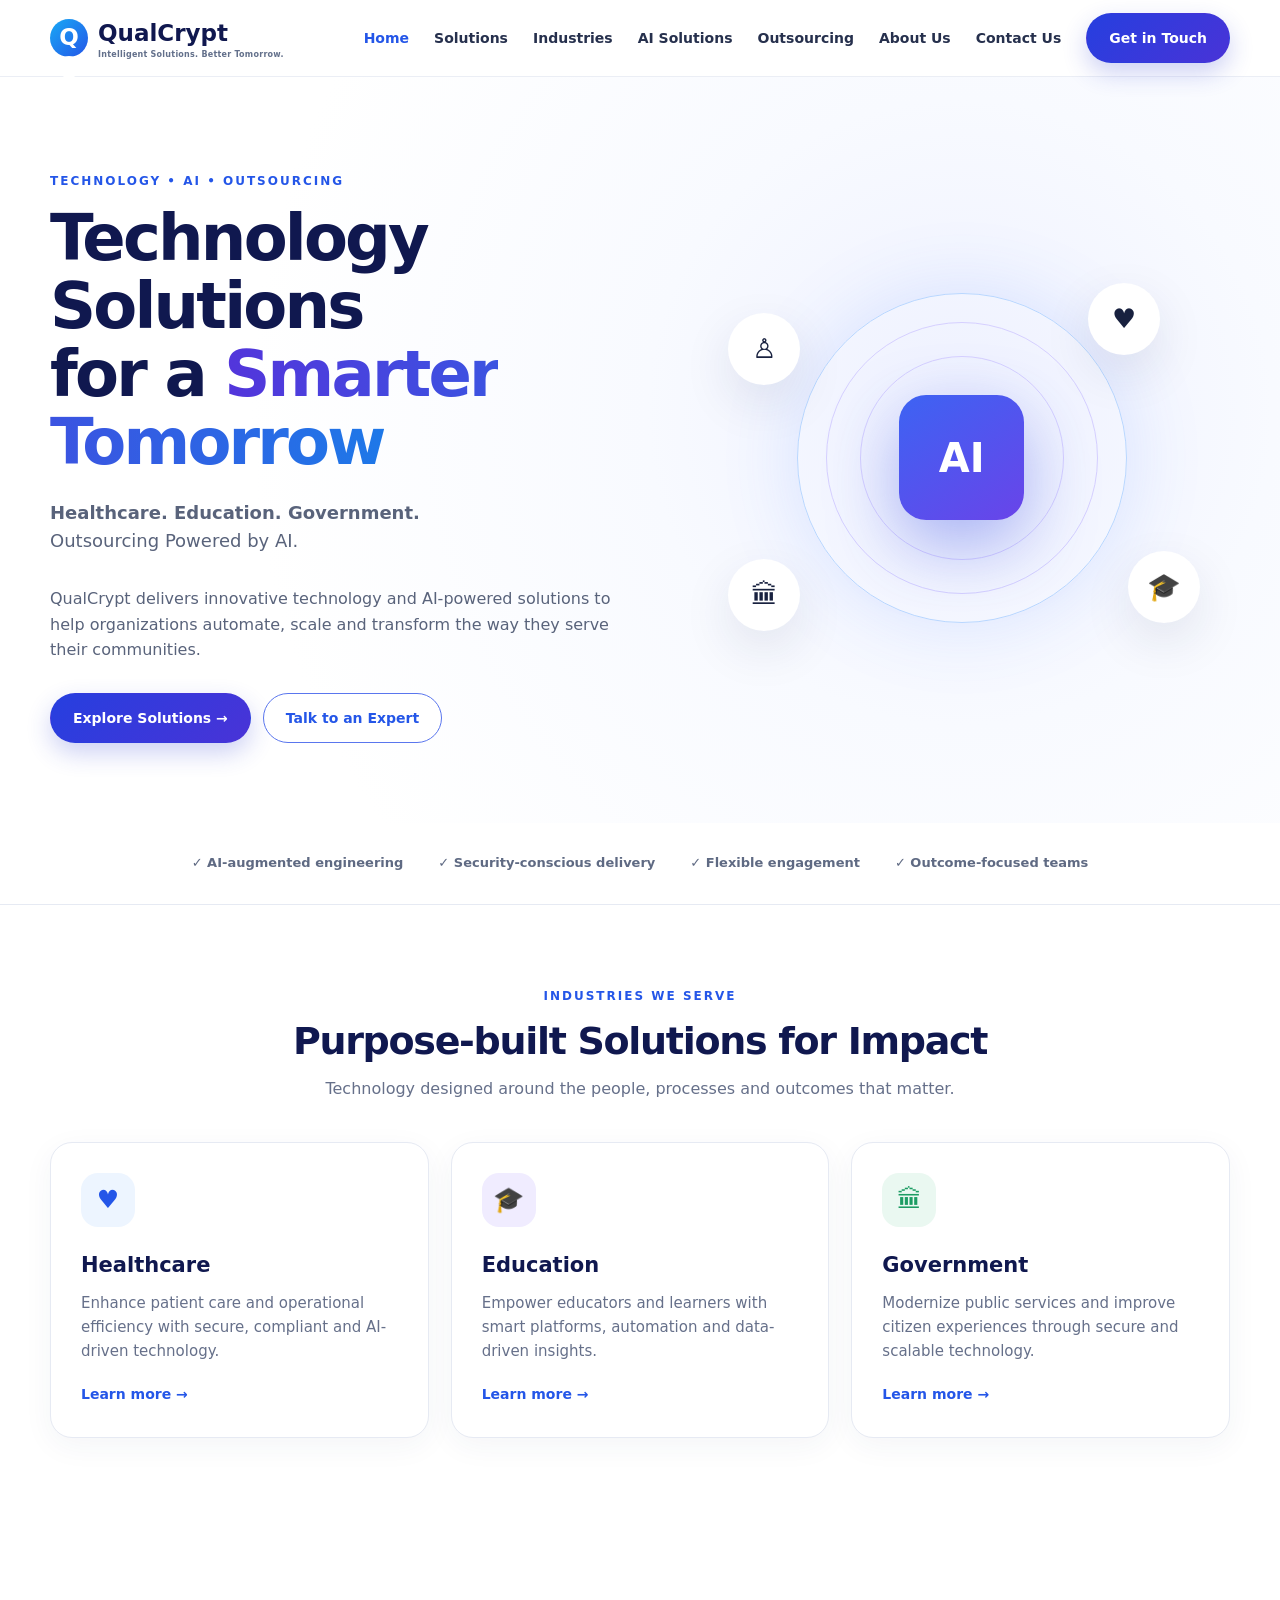
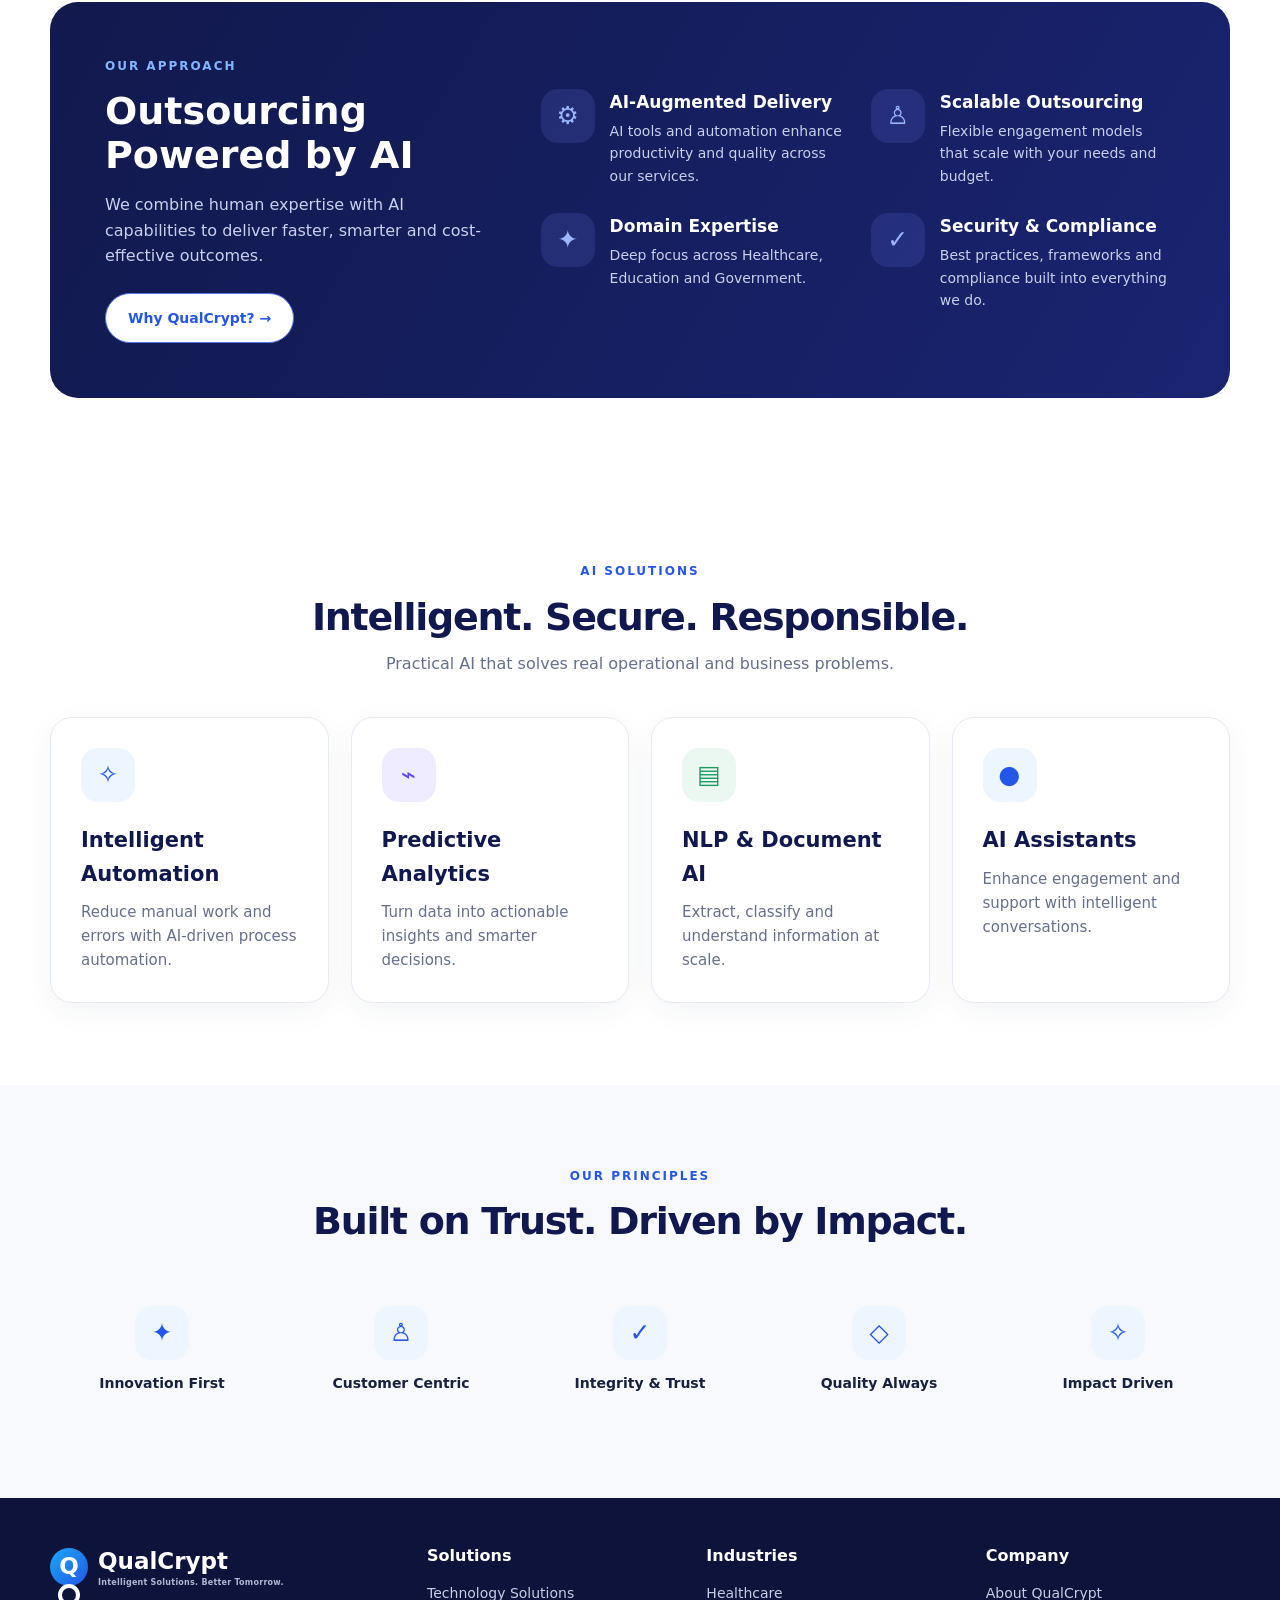
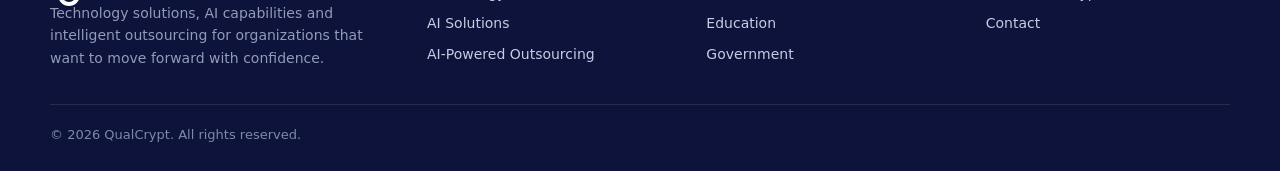
==== index.html @ 60a26aa1 "Initial commit: Add Qualcrypt website files Generated with [Devin](https://devin.ai)  Co-Authored-By" ====
<!doctype html>
<html lang="en"><head><meta charset="utf-8"><meta name="viewport" content="width=device-width,initial-scale=1">
<title>Technology Solutions for a Smarter Tomorrow | QualCrypt</title><meta name="description" content="QualCrypt delivers technology, AI and intelligent outsourcing solutions for Healthcare, Education and Government.">
<link rel="icon" href="assets/favicon.svg" type="image/svg+xml">
<meta property="og:title" content="Index | QualCrypt">
<meta property="og:description" content="AI-powered technology solutions and intelligent outsourcing for Healthcare, Education and Government.">
<meta property="og:type" content="website">
<link rel="stylesheet" href="assets/styles.css"></head><body>
<header>
 <div class="container nav">
  <a class="logo" href="index.html"><span class="logo-mark">Q</span><span>QualCrypt<small>Intelligent Solutions. Better Tomorrow.</small></span></a>
  <button class="menu" aria-label="Menu">☰</button>
  <nav class="nav-links">
   <a class="active" href="index.html">Home</a>
   <a class="" href="solutions.html">Solutions</a>
   <a class="" href="industries.html">Industries</a>
   <a class="" href="ai-solutions.html">AI Solutions</a>
   <a class="" href="outsourcing.html">Outsourcing</a>
   <a class="" href="about.html">About Us</a>
   <a class="" href="contact.html">Contact Us</a>
   <a class="btn btn-primary" href="contact.html">Get in Touch</a>
  </nav>
 </div>
</header>

<main>
<section class="hero"><div class="container hero-grid">
 <div><div class="eyebrow">Technology • AI • Outsourcing</div>
 <h1>Technology Solutions<br>for a <span class="gradient-text">Smarter Tomorrow</span></h1>
 <p><strong>Healthcare. Education. Government.</strong><br>Outsourcing Powered by AI.</p>
 <p style="font-size:16px">QualCrypt delivers innovative technology and AI-powered solutions to help organizations automate, scale and transform the way they serve their communities.</p>
 <div class="actions"><a class="btn btn-primary" href="solutions.html">Explore Solutions →</a><a class="btn btn-outline" href="contact.html">Talk to an Expert</a></div></div>
 <div class="ai-visual"><div class="ai-orbit"></div><div class="ai-core">AI</div><div class="orb one">♥</div><div class="orb two">🎓</div><div class="orb three">🏛</div><div class="orb four">♙</div></div>
</div></section>
<section style="padding:30px 0;border-bottom:1px solid var(--border);background:#fff">
 <div class="container" style="display:flex;justify-content:center;gap:35px;flex-wrap:wrap;color:#5f6a83;font-size:13px;font-weight:700">
  <span>✓ AI-augmented engineering</span><span>✓ Security-conscious delivery</span><span>✓ Flexible engagement</span><span>✓ Outcome-focused teams</span>
 </div>
</section>
<section><div class="container"><div class="section-head"><div class="eyebrow">Industries We Serve</div><h2>Purpose-built Solutions for Impact</h2><p>Technology designed around the people, processes and outcomes that matter.</p></div>
<div class="cards">
 <article class="card"><div class="icon">♥</div><h3>Healthcare</h3><p>Enhance patient care and operational efficiency with secure, compliant and AI-driven technology.</p><a class="link" href="industries.html#healthcare">Learn more →</a></article>
 <article class="card"><div class="icon" style="background:#f0ecff;color:#6547e8">🎓</div><h3>Education</h3><p>Empower educators and learners with smart platforms, automation and data-driven insights.</p><a class="link" href="industries.html#education">Learn more →</a></article>
 <article class="card"><div class="icon" style="background:#eaf8f1;color:#1c9c63">🏛</div><h3>Government</h3><p>Modernize public services and improve citizen experiences through secure and scalable technology.</p><a class="link" href="industries.html#government">Learn more →</a></article>
</div></div></section>
<section><div class="container"><div class="dark-band"><div class="dark-grid">
 <div><div class="eyebrow" style="color:#83b6ff">Our Approach</div><h2>Outsourcing Powered by AI</h2><p>We combine human expertise with AI capabilities to deliver faster, smarter and cost-effective outcomes.</p><a class="btn btn-outline" style="margin-top:24px" href="outsourcing.html">Why QualCrypt? →</a></div>
 <div class="feature-grid">
  <div class="feature"><div class="icon">⚙</div><div><h3>AI-Augmented Delivery</h3><p>AI tools and automation enhance productivity and quality across our services.</p></div></div>
  <div class="feature"><div class="icon">♙</div><div><h3>Scalable Outsourcing</h3><p>Flexible engagement models that scale with your needs and budget.</p></div></div>
  <div class="feature"><div class="icon">✦</div><div><h3>Domain Expertise</h3><p>Deep focus across Healthcare, Education and Government.</p></div></div>
  <div class="feature"><div class="icon">✓</div><div><h3>Security & Compliance</h3><p>Best practices, frameworks and compliance built into everything we do.</p></div></div>
 </div></div></div></section>
<section><div class="container"><div class="section-head"><div class="eyebrow">AI Solutions</div><h2>Intelligent. Secure. Responsible.</h2><p>Practical AI that solves real operational and business problems.</p></div>
<div class="cards" style="grid-template-columns:repeat(4,1fr)">
 <article class="card"><div class="icon">✧</div><h3>Intelligent Automation</h3><p>Reduce manual work and errors with AI-driven process automation.</p></article>
 <article class="card"><div class="icon" style="background:#f0ecff;color:#6547e8">⌁</div><h3>Predictive Analytics</h3><p>Turn data into actionable insights and smarter decisions.</p></article>
 <article class="card"><div class="icon" style="background:#eaf8f1;color:#1c9c63">▤</div><h3>NLP & Document AI</h3><p>Extract, classify and understand information at scale.</p></article>
 <article class="card"><div class="icon">●</div><h3>AI Assistants</h3><p>Enhance engagement and support with intelligent conversations.</p></article>
</div></div></section>
<section class="values"><div class="container"><div class="section-head"><div class="eyebrow">Our Principles</div><h2>Built on Trust. Driven by Impact.</h2></div><div class="value-row">
<div class="value"><div class="icon">✦</div><h4>Innovation First</h4></div><div class="value"><div class="icon">♙</div><h4>Customer Centric</h4></div><div class="value"><div class="icon">✓</div><h4>Integrity & Trust</h4></div><div class="value"><div class="icon">◇</div><h4>Quality Always</h4></div><div class="value"><div class="icon">✧</div><h4>Impact Driven</h4></div>
</div></div></section>
</main>

<footer>
 <div class="container">
  <div class="footer-grid">
   <div class="footer-brand"><a class="logo" href="index.html" style="color:#fff"><span class="logo-mark">Q</span><span>QualCrypt<small style="color:#aeb7d2">Intelligent Solutions. Better Tomorrow.</small></span></a><p>Technology solutions, AI capabilities and intelligent outsourcing for organizations that want to move forward with confidence.</p></div>
   <div><div class="footer-title">Solutions</div><div class="footer-links"><a href="solutions.html">Technology Solutions</a><a href="ai-solutions.html">AI Solutions</a><a href="outsourcing.html">AI-Powered Outsourcing</a></div></div>
   <div><div class="footer-title">Industries</div><div class="footer-links"><a href="industries.html#healthcare">Healthcare</a><a href="industries.html#education">Education</a><a href="industries.html#government">Government</a></div></div>
   <div><div class="footer-title">Company</div><div class="footer-links"><a href="about.html">About QualCrypt</a><a href="contact.html">Contact</a></div></div>
  </div>
  <div class="copyright">© <span id="year"></span> QualCrypt. All rights reserved.</div>
 </div>
</footer>
<script src="assets/script.js"></script></body></html>
---- assets/styles.css ----
:root{
  --navy:#10184f; --blue:#2456e8; --cyan:#18a9f5; --purple:#6547e8;
  --text:#18213f; --muted:#66708a; --bg:#f7f9fd; --white:#fff;
  --border:#e6eaf3; --shadow:0 18px 50px rgba(26,42,90,.10);
  --radius:22px; --max:1180px;
}
*{box-sizing:border-box;margin:0;padding:0}
html{scroll-behavior:smooth}
body{font-family:Inter,ui-sans-serif,system-ui,-apple-system,BlinkMacSystemFont,"Segoe UI",sans-serif;color:var(--text);background:var(--white);line-height:1.6}
a{text-decoration:none;color:inherit}
img{max-width:100%;display:block}
.container{width:min(var(--max),calc(100% - 40px));margin:auto}
header{position:sticky;top:0;z-index:50;background:rgba(255,255,255,.92);backdrop-filter:blur(18px);border-bottom:1px solid rgba(230,234,243,.8)}
.nav{height:76px;display:flex;align-items:center;justify-content:space-between;gap:25px}
.logo{display:flex;align-items:center;gap:10px;font-weight:800;font-size:23px;color:var(--navy)}
.logo-mark{width:38px;height:38px;border-radius:50%;background:linear-gradient(135deg,var(--cyan),var(--blue));position:relative;display:grid;place-items:center;color:white;font-weight:900}
.logo-mark:after{content:"";width:14px;height:14px;border:4px solid white;border-radius:50%;display:block}
.logo small{display:block;font-size:8px;letter-spacing:.25px;color:#63708b;font-weight:600;margin-top:-3px}
.nav-links{display:flex;align-items:center;gap:25px;font-size:14px;font-weight:600;color:#26304d}
.nav-links a:hover,.nav-links a.active{color:var(--blue)}
.menu{display:none;background:none;border:0;font-size:25px}
.btn{display:inline-flex;align-items:center;justify-content:center;gap:9px;padding:13px 22px;border-radius:999px;border:1px solid transparent;font-weight:700;font-size:14px;cursor:pointer;transition:.2s}
.btn-primary{color:#fff;background:linear-gradient(135deg,#263fdf,#4933d7);box-shadow:0 10px 24px rgba(47,63,210,.24)}
.btn-primary:hover{transform:translateY(-2px)}
.btn-outline{color:var(--blue);border-color:#5a76ee;background:white}
.hero{background:radial-gradient(circle at 75% 45%,#eef1ff 0,#f8faff 30%,#fff 68%);padding:95px 0 80px;overflow:hidden}
.hero-grid{display:grid;grid-template-columns:1.05fr .95fr;align-items:center;gap:50px}
.eyebrow{font-size:12px;letter-spacing:2px;text-transform:uppercase;color:var(--blue);font-weight:800;margin-bottom:14px}
h1{font-size:clamp(42px,5vw,66px);line-height:1.06;letter-spacing:-2.8px;color:var(--navy);margin-bottom:22px}
.gradient-text{background:linear-gradient(90deg,#5335db,#1e78e8);-webkit-background-clip:text;background-clip:text;color:transparent}
.hero p{font-size:18px;color:#59637b;max-width:620px;margin-bottom:30px}
.actions{display:flex;gap:12px;flex-wrap:wrap}
.ai-visual{height:430px;position:relative;display:grid;place-items:center}
.ai-orbit{position:absolute;border:1px solid #b9d7ff;border-radius:50%;width:330px;height:330px;box-shadow:0 0 80px rgba(66,121,255,.15)}
.ai-orbit:before,.ai-orbit:after{content:"";position:absolute;border:1px solid #d6d0ff;border-radius:50%}
.ai-orbit:before{inset:28px}.ai-orbit:after{inset:62px}
.ai-core{width:125px;height:125px;border-radius:27px;background:linear-gradient(145deg,#3d63f3,#6944e9);display:grid;place-items:center;color:#fff;font-size:40px;font-weight:900;box-shadow:0 25px 70px rgba(53,73,226,.4);z-index:2}
.orb{position:absolute;width:72px;height:72px;border-radius:50%;background:white;box-shadow:var(--shadow);display:grid;place-items:center;font-size:27px}
.orb.one{top:40px;right:70px}.orb.two{bottom:50px;right:30px}.orb.three{bottom:42px;left:35px}.orb.four{top:70px;left:35px}
section{padding:82px 0}
.section-head{text-align:center;max-width:760px;margin:0 auto 40px}
.section-head h2{font-size:38px;line-height:1.15;color:var(--navy);letter-spacing:-1.3px;margin-bottom:12px}
.section-head p{color:var(--muted)}
.cards{display:grid;grid-template-columns:repeat(3,1fr);gap:22px}
.card{background:#fff;border:1px solid var(--border);border-radius:var(--radius);padding:30px;box-shadow:0 8px 30px rgba(32,52,100,.05);transition:.2s}
.card:hover{transform:translateY(-4px);box-shadow:var(--shadow)}
.icon{width:54px;height:54px;border-radius:17px;display:grid;place-items:center;font-size:25px;margin-bottom:22px;background:#edf5ff;color:var(--blue)}
.card h3{font-size:21px;margin-bottom:9px;color:var(--navy)}.card p{color:var(--muted);font-size:15px}
.link{display:inline-flex;color:var(--blue);font-weight:700;font-size:14px;margin-top:20px}
.dark-band{background:linear-gradient(120deg,#11194d,#1a2471);color:white;border-radius:28px;padding:55px}
.dark-grid{display:grid;grid-template-columns:.9fr 1.5fr;gap:55px;align-items:center}
.dark-band h2{font-size:38px;line-height:1.15;margin:8px 0 15px}.dark-band p{color:#c8d0ec}
.feature-grid{display:grid;grid-template-columns:repeat(2,1fr);gap:26px}
.feature{display:flex;gap:15px}.feature .icon{flex:none;background:rgba(115,133,255,.15);color:#9bb5ff;margin:0}.feature h3{font-size:17px;margin-bottom:4px}.feature p{font-size:14px}
.values{background:var(--bg)}.value-row{display:grid;grid-template-columns:repeat(5,1fr);gap:15px;text-align:center}
.value{padding:22px 12px}.value .icon{margin:0 auto 12px}.value h4{font-size:14px}
.page-hero{padding:85px 0 65px;background:linear-gradient(135deg,#f2f6ff,#fff);text-align:center}.page-hero h1{font-size:52px;margin-bottom:15px}.page-hero p{max-width:760px;margin:auto;color:var(--muted);font-size:18px}
.service-grid{display:grid;grid-template-columns:repeat(2,1fr);gap:24px}
.service-card{padding:35px;border:1px solid var(--border);border-radius:24px;background:#fff}.service-card h3{font-size:24px;color:var(--navy);margin:15px 0 8px}.service-card ul{margin:18px 0 0 18px;color:var(--muted)}.service-card li{margin:7px 0}
.contact{display:grid;grid-template-columns:.9fr 1.1fr;gap:40px}.contact-info{background:linear-gradient(135deg,#11194d,#2838a0);color:#fff;border-radius:28px;padding:42px}.contact-info p{color:#ccd4f1;margin:14px 0 28px}.contact-form{padding:10px}.field{margin-bottom:16px}.field label{display:block;font-weight:700;font-size:14px;margin-bottom:6px}.field input,.field textarea,.field select{width:100%;border:1px solid #dce2ee;border-radius:12px;padding:13px 14px;font:inherit;outline:none}.field textarea{min-height:130px;resize:vertical}.field input:focus,.field textarea:focus{border-color:#6680ef;box-shadow:0 0 0 3px #e9edff}
footer{background:#0d133b;color:#c5cce4;padding:45px 0 25px}.footer-grid{display:grid;grid-template-columns:1.4fr 1fr 1fr 1fr;gap:35px}.footer-brand p{max-width:330px;margin-top:12px;color:#929bb8;font-size:14px}.footer-title{color:#fff;font-weight:800;margin-bottom:13px}.footer-links{display:grid;gap:8px;font-size:14px}.footer-links a:hover{color:#fff}.copyright{border-top:1px solid rgba(255,255,255,.1);margin-top:35px;padding-top:20px;font-size:13px;color:#7f89a8}
.badge{display:inline-block;padding:6px 11px;border-radius:999px;background:#eef3ff;color:var(--blue);font-size:12px;font-weight:800}
@media(max-width:900px){.nav-links{display:none}.menu{display:block}.hero-grid,.dark-grid,.contact{grid-template-columns:1fr}.ai-visual{height:350px}.cards{grid-template-columns:1fr}.service-grid{grid-template-columns:1fr}.value-row{grid-template-columns:repeat(2,1fr)}.footer-grid{grid-template-columns:1fr 1fr}}
@media(max-width:560px){.container{width:min(var(--max),calc(100% - 28px))}.nav{height:68px}.logo{font-size:20px}.hero{padding:65px 0}.hero p{font-size:16px}h1{font-size:40px;letter-spacing:-1.8px}.section-head h2{font-size:30px}.dark-band{padding:32px 24px}.feature-grid{grid-template-columns:1fr}.page-hero h1{font-size:40px}.footer-grid{grid-template-columns:1fr}}

.nav-links.open{display:flex;position:absolute;top:68px;left:14px;right:14px;background:#fff;padding:18px;border:1px solid var(--border);border-radius:18px;box-shadow:var(--shadow);flex-direction:column;align-items:stretch}
.nav-links.open .btn{text-align:center}
@media(min-width:901px){.nav-links.open{display:flex}}
::selection{background:#dfe7ff;color:#151d52}
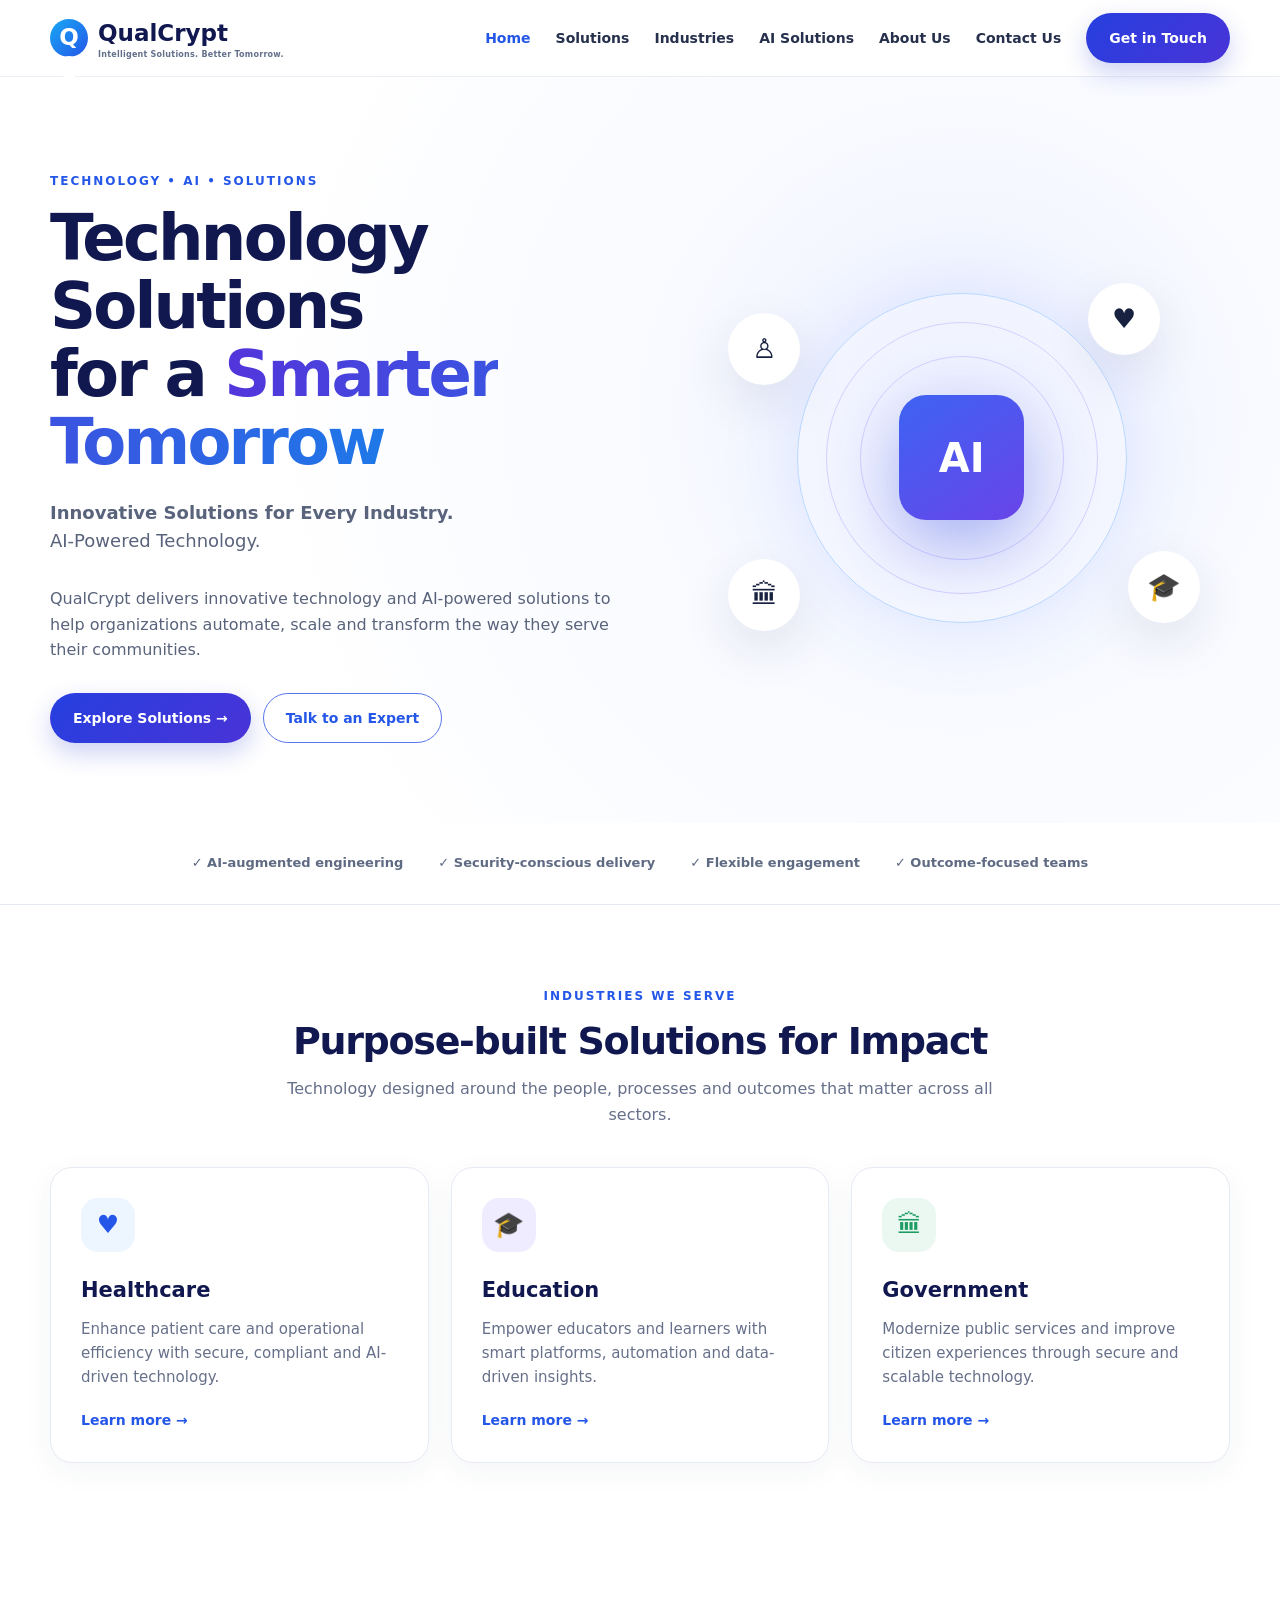
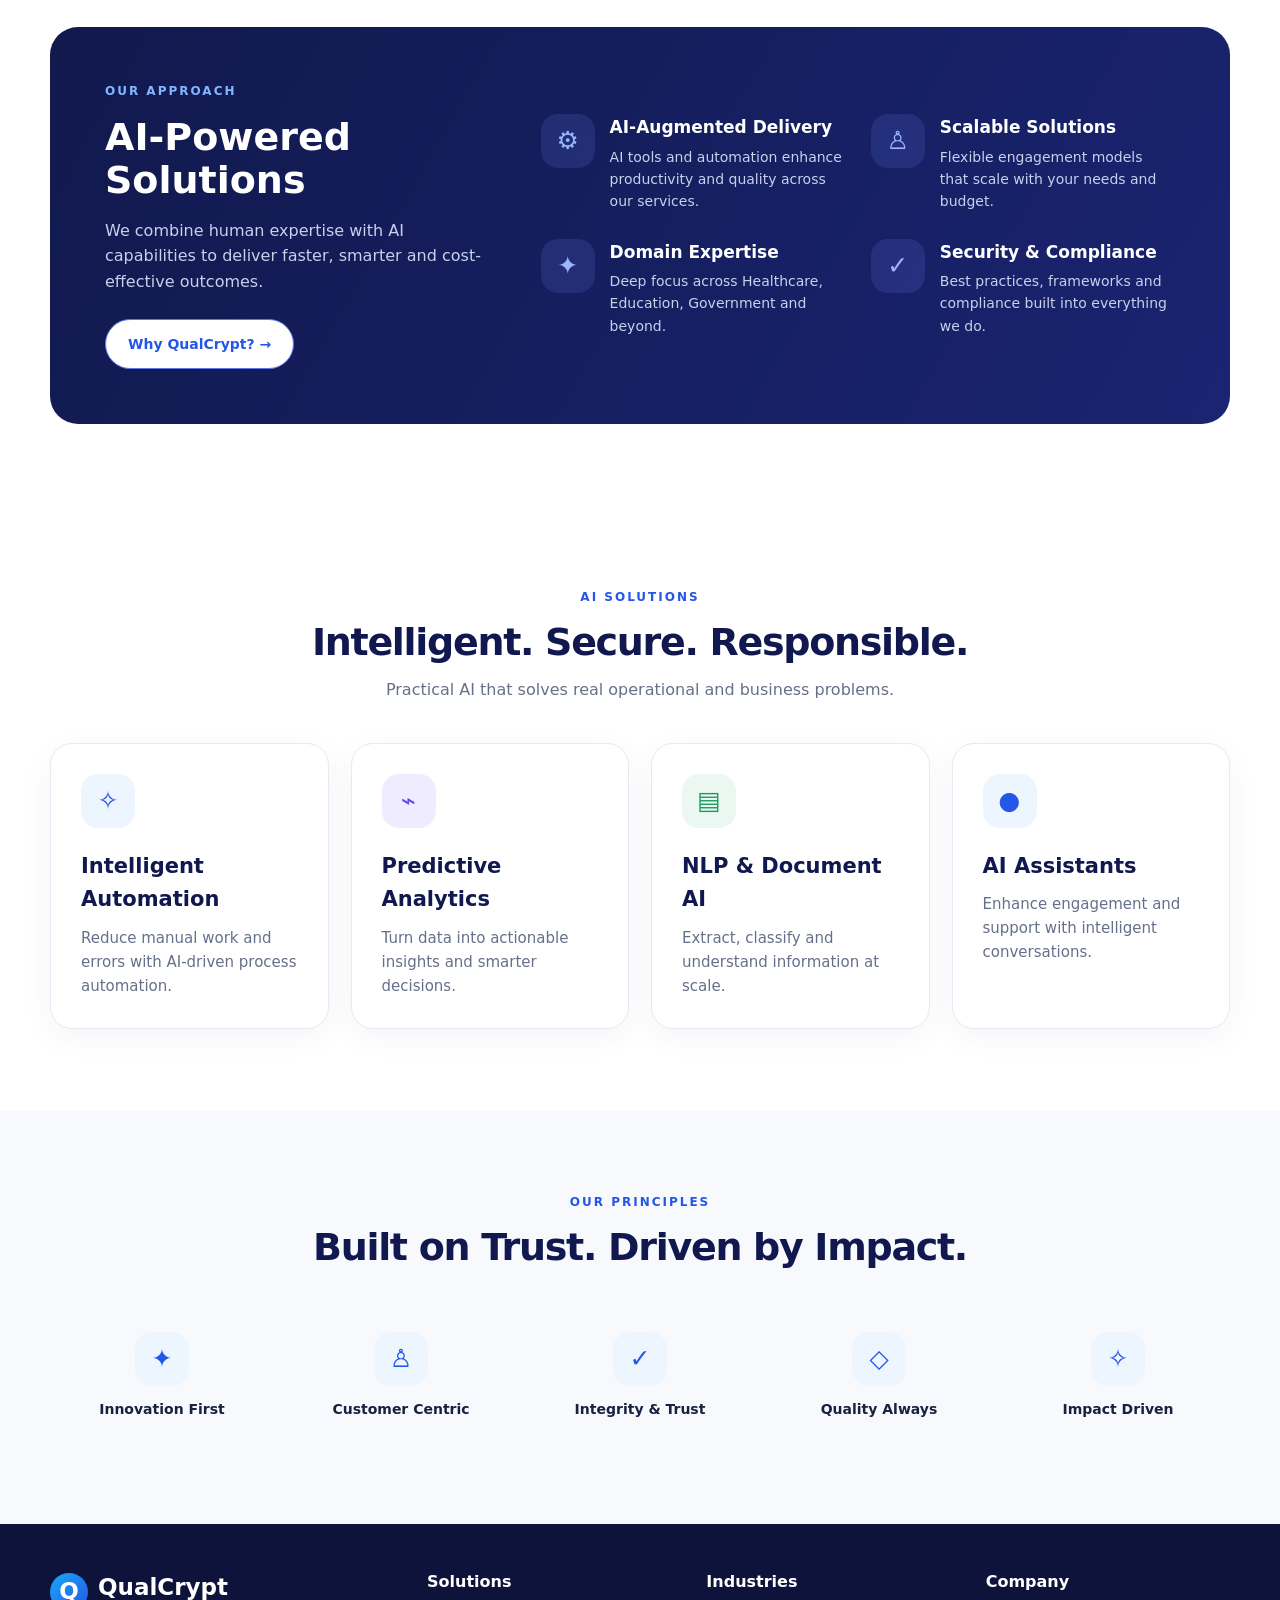
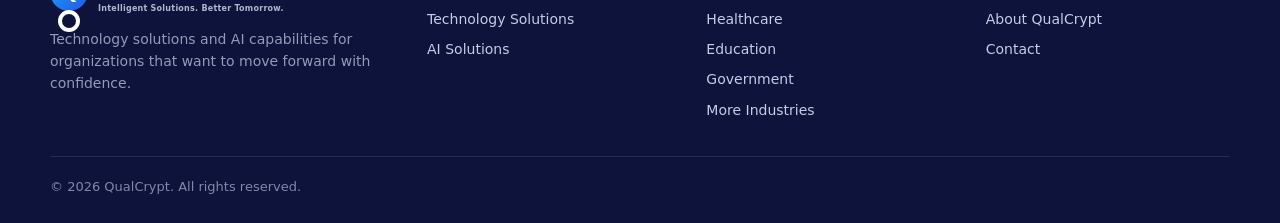
==== commit 04ab7cba: "Remove outsourcing references and expand industry scope - Remove all 'outsourcing' terminology from " ====
--- a/index.html
+++ b/index.html
@@ -1,9 +1,9 @@
 <!doctype html>
 <html lang="en"><head><meta charset="utf-8"><meta name="viewport" content="width=device-width,initial-scale=1">
-<title>Technology Solutions for a Smarter Tomorrow | QualCrypt</title><meta name="description" content="QualCrypt delivers technology, AI and intelligent outsourcing solutions for Healthcare, Education and Government.">
+<title>Technology Solutions for a Smarter Tomorrow | QualCrypt</title><meta name="description" content="QualCrypt delivers technology and AI solutions for organizations across all industries.">
 <link rel="icon" href="assets/favicon.svg" type="image/svg+xml">
 <meta property="og:title" content="Index | QualCrypt">
-<meta property="og:description" content="AI-powered technology solutions and intelligent outsourcing for Healthcare, Education and Government.">
+<meta property="og:description" content="AI-powered technology solutions for organizations across all industries.">
 <meta property="og:type" content="website">
 <link rel="stylesheet" href="assets/styles.css"></head><body>
 <header>
@@ -15,7 +15,6 @@
    <a class="" href="solutions.html">Solutions</a>
    <a class="" href="industries.html">Industries</a>
    <a class="" href="ai-solutions.html">AI Solutions</a>
-   <a class="" href="outsourcing.html">Outsourcing</a>
    <a class="" href="about.html">About Us</a>
    <a class="" href="contact.html">Contact Us</a>
    <a class="btn btn-primary" href="contact.html">Get in Touch</a>
@@ -25,9 +24,9 @@
 
 <main>
 <section class="hero"><div class="container hero-grid">
- <div><div class="eyebrow">Technology • AI • Outsourcing</div>
+ <div><div class="eyebrow">Technology • AI • Solutions</div>
  <h1>Technology Solutions<br>for a <span class="gradient-text">Smarter Tomorrow</span></h1>
- <p><strong>Healthcare. Education. Government.</strong><br>Outsourcing Powered by AI.</p>
+ <p><strong>Innovative Solutions for Every Industry.</strong><br>AI-Powered Technology.</p>
  <p style="font-size:16px">QualCrypt delivers innovative technology and AI-powered solutions to help organizations automate, scale and transform the way they serve their communities.</p>
  <div class="actions"><a class="btn btn-primary" href="solutions.html">Explore Solutions →</a><a class="btn btn-outline" href="contact.html">Talk to an Expert</a></div></div>
  <div class="ai-visual"><div class="ai-orbit"></div><div class="ai-core">AI</div><div class="orb one">♥</div><div class="orb two">🎓</div><div class="orb three">🏛</div><div class="orb four">♙</div></div>
@@ -37,18 +36,18 @@
   <span>✓ AI-augmented engineering</span><span>✓ Security-conscious delivery</span><span>✓ Flexible engagement</span><span>✓ Outcome-focused teams</span>
  </div>
 </section>
-<section><div class="container"><div class="section-head"><div class="eyebrow">Industries We Serve</div><h2>Purpose-built Solutions for Impact</h2><p>Technology designed around the people, processes and outcomes that matter.</p></div>
+<section><div class="container"><div class="section-head"><div class="eyebrow">Industries We Serve</div><h2>Purpose-built Solutions for Impact</h2><p>Technology designed around the people, processes and outcomes that matter across all sectors.</p></div>
 <div class="cards">
  <article class="card"><div class="icon">♥</div><h3>Healthcare</h3><p>Enhance patient care and operational efficiency with secure, compliant and AI-driven technology.</p><a class="link" href="industries.html#healthcare">Learn more →</a></article>
  <article class="card"><div class="icon" style="background:#f0ecff;color:#6547e8">🎓</div><h3>Education</h3><p>Empower educators and learners with smart platforms, automation and data-driven insights.</p><a class="link" href="industries.html#education">Learn more →</a></article>
  <article class="card"><div class="icon" style="background:#eaf8f1;color:#1c9c63">🏛</div><h3>Government</h3><p>Modernize public services and improve citizen experiences through secure and scalable technology.</p><a class="link" href="industries.html#government">Learn more →</a></article>
 </div></div></section>
 <section><div class="container"><div class="dark-band"><div class="dark-grid">
- <div><div class="eyebrow" style="color:#83b6ff">Our Approach</div><h2>Outsourcing Powered by AI</h2><p>We combine human expertise with AI capabilities to deliver faster, smarter and cost-effective outcomes.</p><a class="btn btn-outline" style="margin-top:24px" href="outsourcing.html">Why QualCrypt? →</a></div>
+ <div><div class="eyebrow" style="color:#83b6ff">Our Approach</div><h2>AI-Powered Solutions</h2><p>We combine human expertise with AI capabilities to deliver faster, smarter and cost-effective outcomes.</p><a class="btn btn-outline" style="margin-top:24px" href="solutions.html">Why QualCrypt? →</a></div>
  <div class="feature-grid">
   <div class="feature"><div class="icon">⚙</div><div><h3>AI-Augmented Delivery</h3><p>AI tools and automation enhance productivity and quality across our services.</p></div></div>
-  <div class="feature"><div class="icon">♙</div><div><h3>Scalable Outsourcing</h3><p>Flexible engagement models that scale with your needs and budget.</p></div></div>
-  <div class="feature"><div class="icon">✦</div><div><h3>Domain Expertise</h3><p>Deep focus across Healthcare, Education and Government.</p></div></div>
+  <div class="feature"><div class="icon">♙</div><div><h3>Scalable Solutions</h3><p>Flexible engagement models that scale with your needs and budget.</p></div></div>
+  <div class="feature"><div class="icon">✦</div><div><h3>Domain Expertise</h3><p>Deep focus across Healthcare, Education, Government and beyond.</p></div></div>
   <div class="feature"><div class="icon">✓</div><div><h3>Security & Compliance</h3><p>Best practices, frameworks and compliance built into everything we do.</p></div></div>
  </div></div></div></section>
 <section><div class="container"><div class="section-head"><div class="eyebrow">AI Solutions</div><h2>Intelligent. Secure. Responsible.</h2><p>Practical AI that solves real operational and business problems.</p></div>
@@ -66,9 +65,9 @@
 <footer>
  <div class="container">
   <div class="footer-grid">
-   <div class="footer-brand"><a class="logo" href="index.html" style="color:#fff"><span class="logo-mark">Q</span><span>QualCrypt<small style="color:#aeb7d2">Intelligent Solutions. Better Tomorrow.</small></span></a><p>Technology solutions, AI capabilities and intelligent outsourcing for organizations that want to move forward with confidence.</p></div>
-   <div><div class="footer-title">Solutions</div><div class="footer-links"><a href="solutions.html">Technology Solutions</a><a href="ai-solutions.html">AI Solutions</a><a href="outsourcing.html">AI-Powered Outsourcing</a></div></div>
-   <div><div class="footer-title">Industries</div><div class="footer-links"><a href="industries.html#healthcare">Healthcare</a><a href="industries.html#education">Education</a><a href="industries.html#government">Government</a></div></div>
+   <div class="footer-brand"><a class="logo" href="index.html" style="color:#fff"><span class="logo-mark">Q</span><span>QualCrypt<small style="color:#aeb7d2">Intelligent Solutions. Better Tomorrow.</small></span></a><p>Technology solutions and AI capabilities for organizations that want to move forward with confidence.</p></div>
+   <div><div class="footer-title">Solutions</div><div class="footer-links"><a href="solutions.html">Technology Solutions</a><a href="ai-solutions.html">AI Solutions</a></div></div>
+   <div><div class="footer-title">Industries</div><div class="footer-links"><a href="industries.html#healthcare">Healthcare</a><a href="industries.html#education">Education</a><a href="industries.html#government">Government</a><a href="industries.html">More Industries</a></div></div>
    <div><div class="footer-title">Company</div><div class="footer-links"><a href="about.html">About QualCrypt</a><a href="contact.html">Contact</a></div></div>
   </div>
   <div class="copyright">© <span id="year"></span> QualCrypt. All rights reserved.</div>
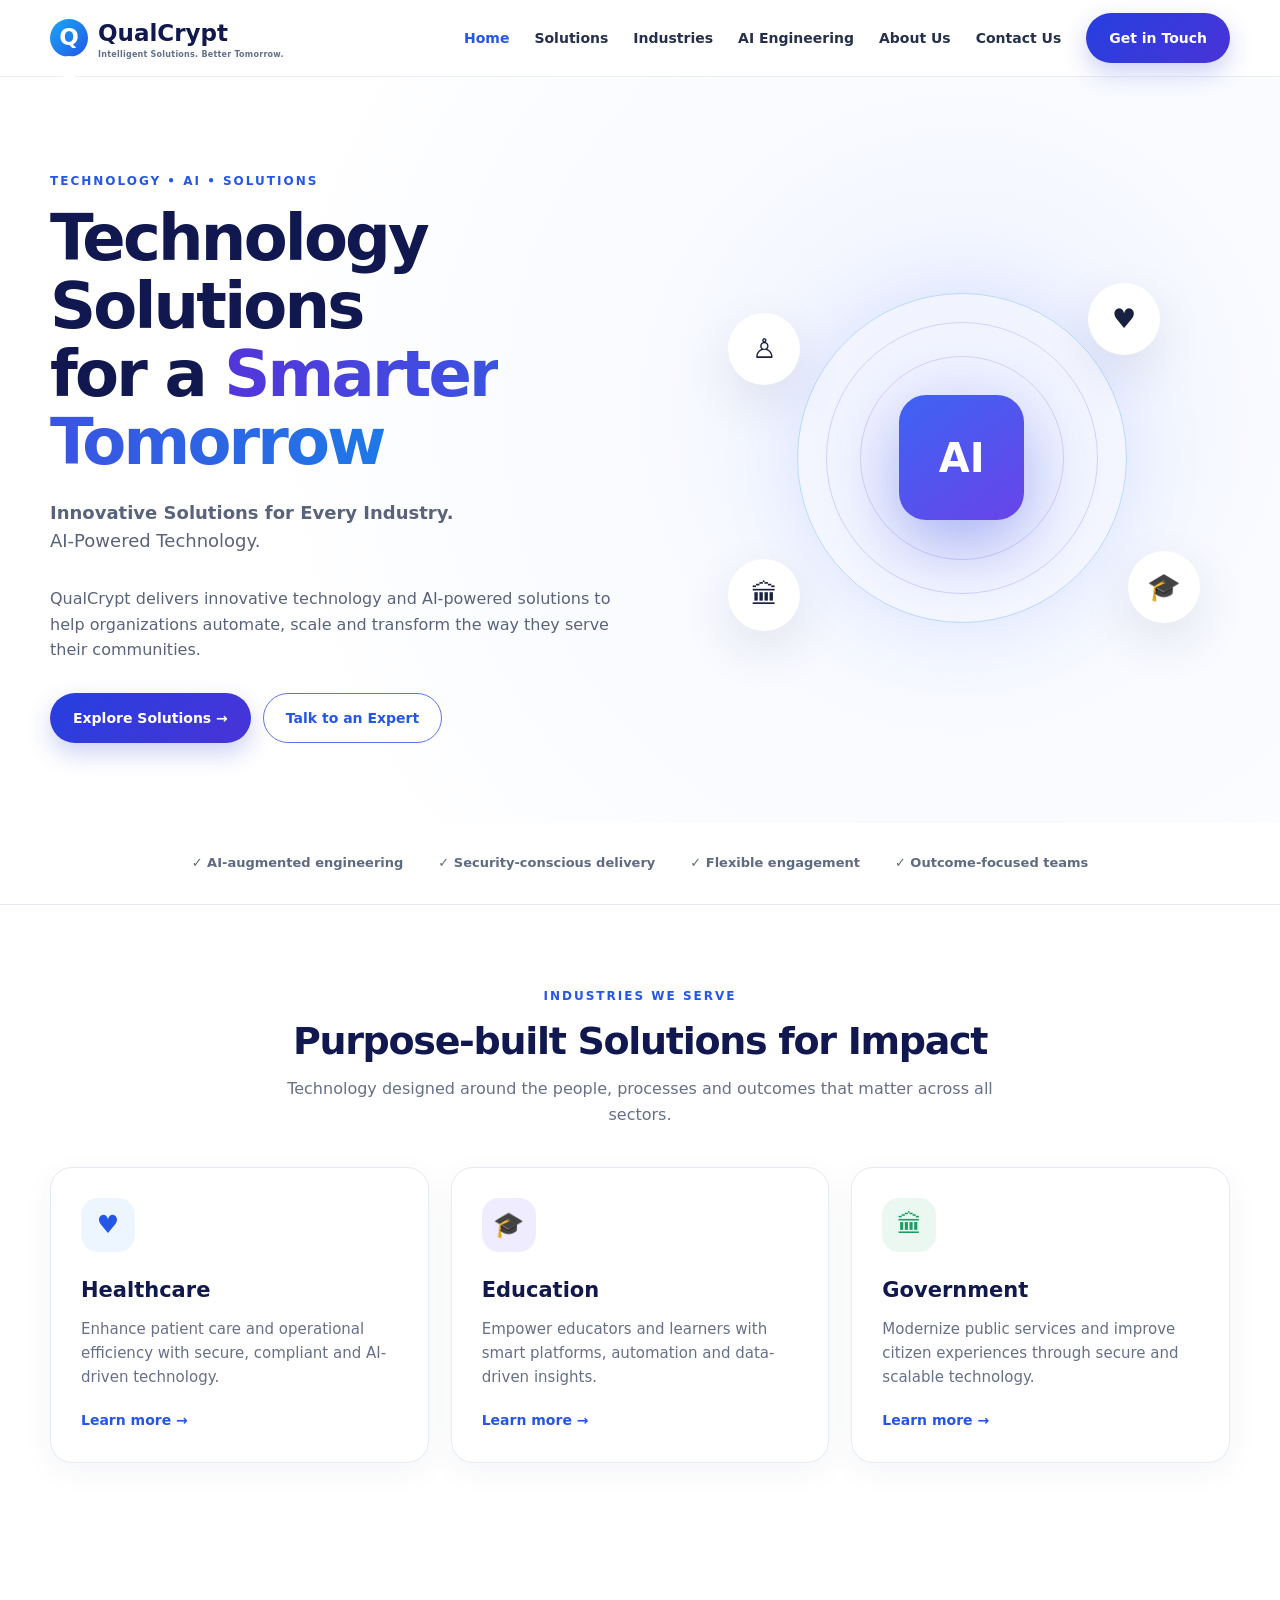
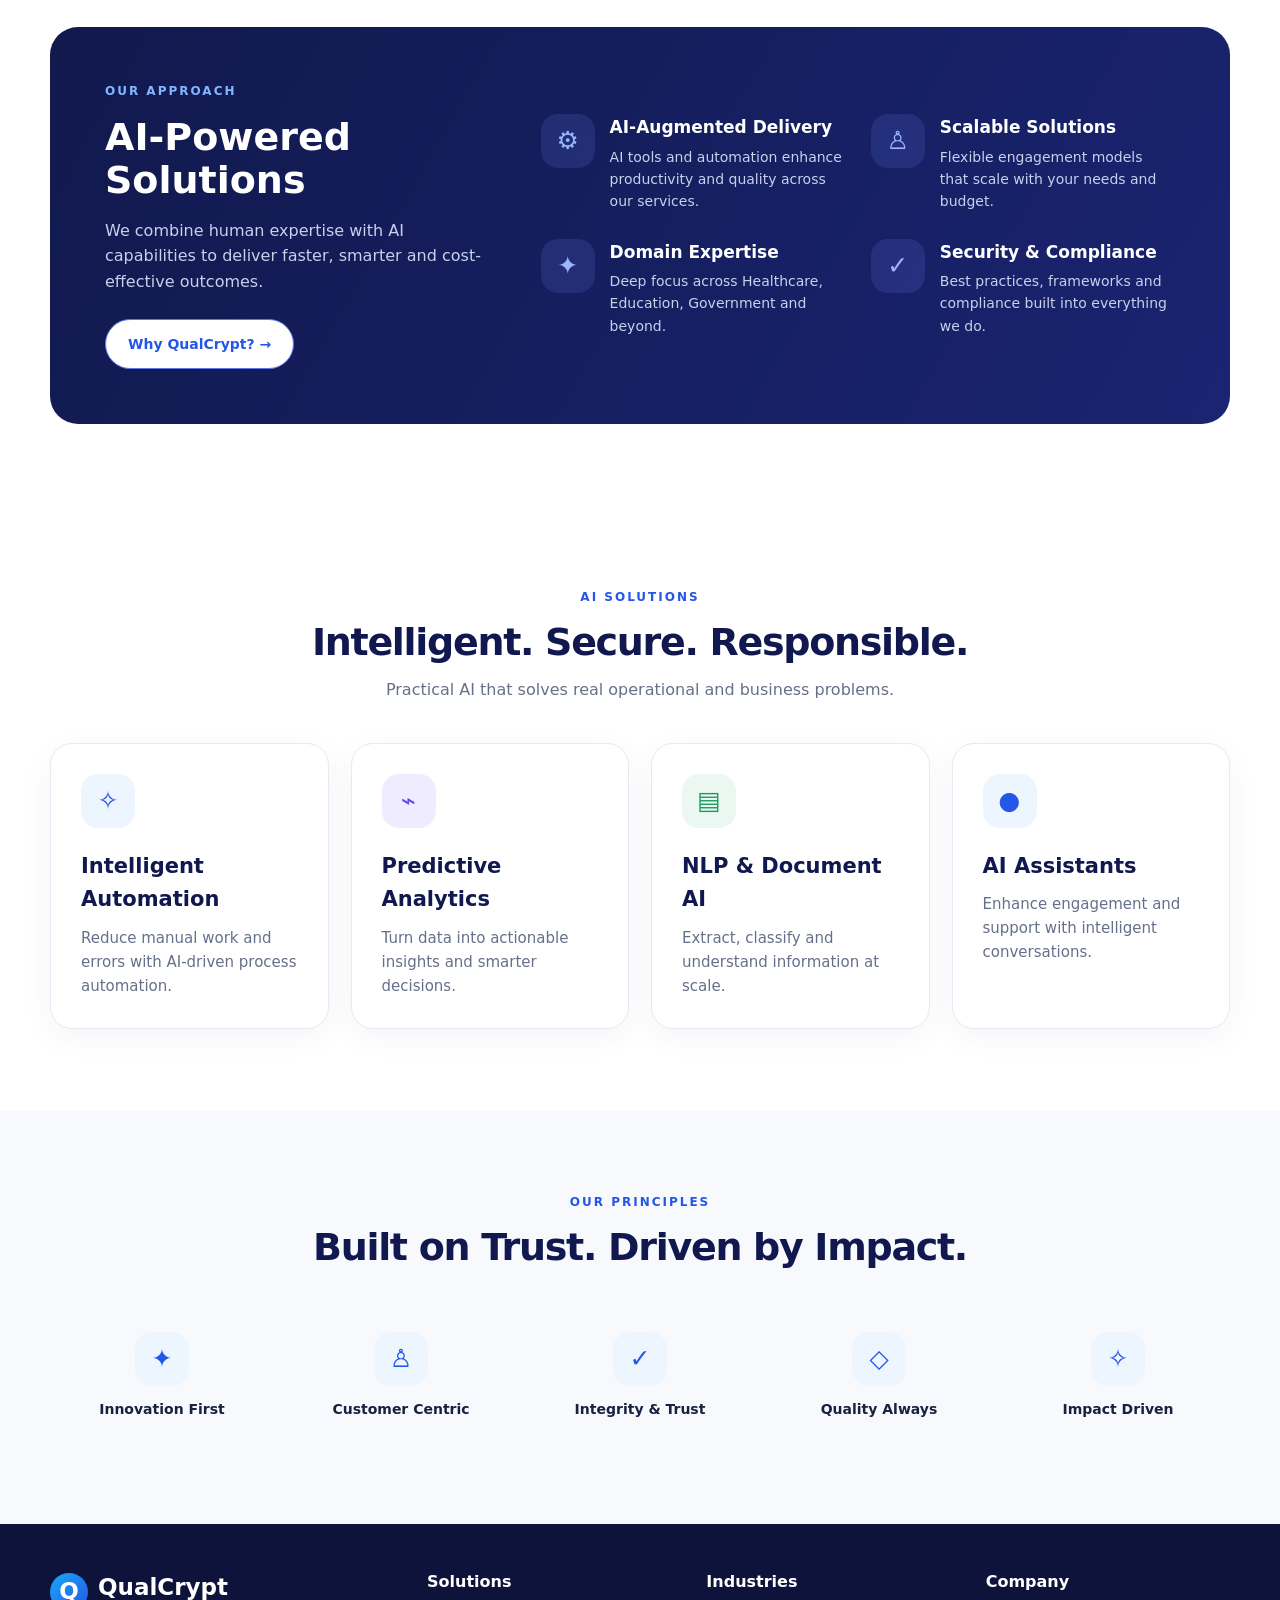
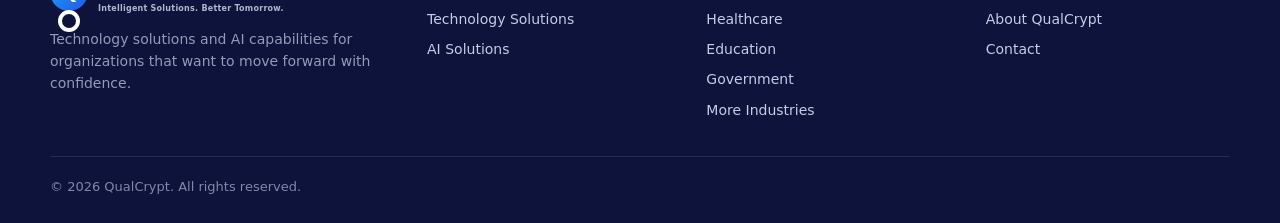
==== commit d2ae3824: "minor changes" ====
--- a/index.html
+++ b/index.html
@@ -14,7 +14,7 @@
    <a class="active" href="index.html">Home</a>
    <a class="" href="solutions.html">Solutions</a>
    <a class="" href="industries.html">Industries</a>
-   <a class="" href="ai-solutions.html">AI Solutions</a>
+   <a class="" href="ai-solutions.html">AI Engineering</a>
    <a class="" href="about.html">About Us</a>
    <a class="" href="contact.html">Contact Us</a>
    <a class="btn btn-primary" href="contact.html">Get in Touch</a>
